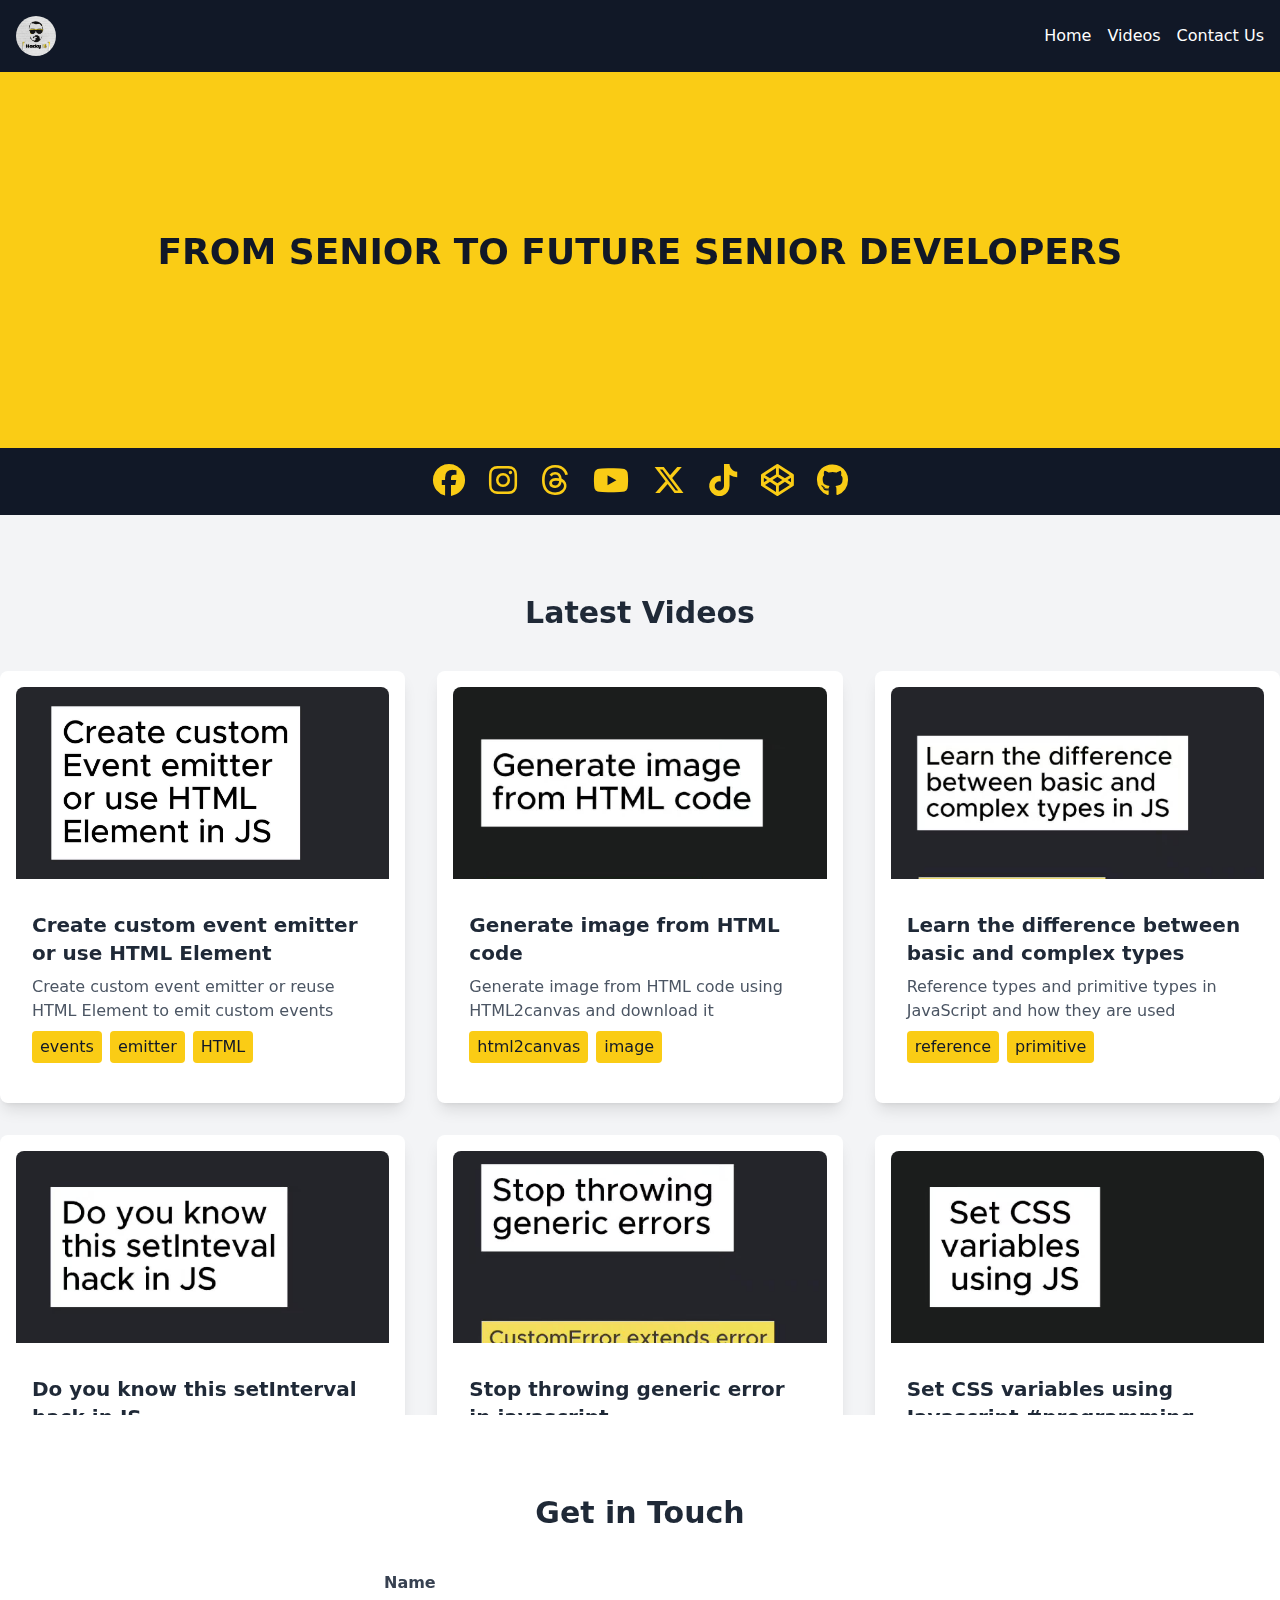
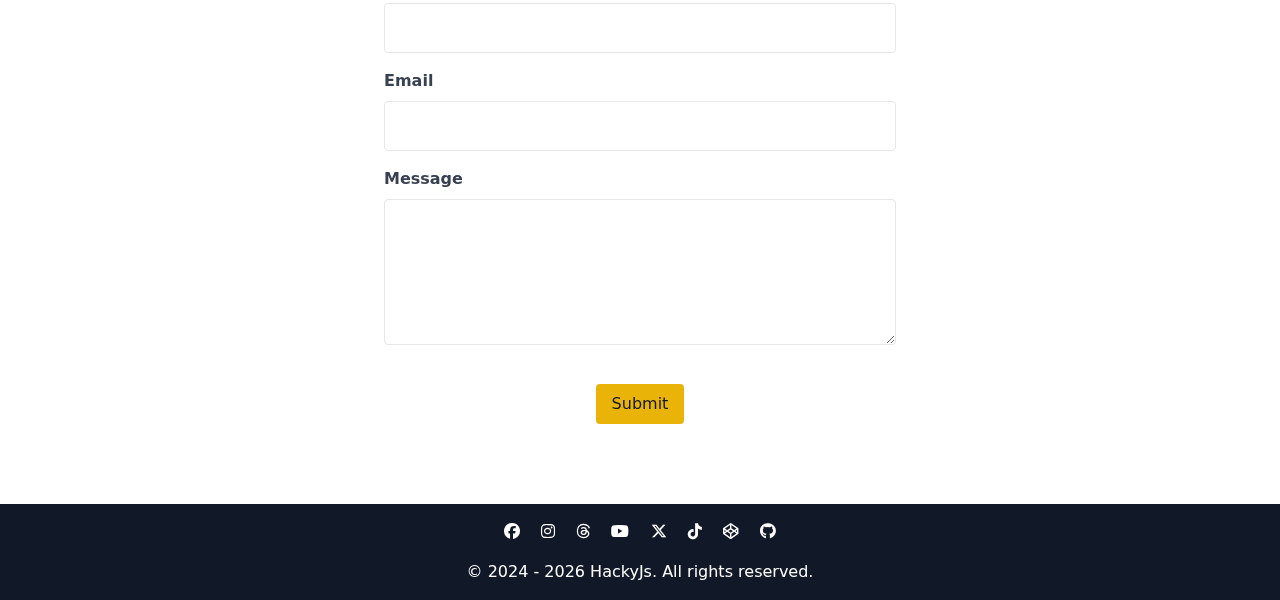
==== index.html @ a503f29d "initial commit" ====
<!DOCTYPE html>
<html lang="en">

<head>
    <meta charset="UTF-8">
    <meta name="viewport" content="width=device-width, initial-scale=1.0">
    <title>Hacky JS</title>
    <link href="https://cdnjs.cloudflare.com/ajax/libs/font-awesome/6.6.0/css/all.min.css" rel="stylesheet">
    <link rel="stylesheet" href="/styles.css">
    <style>
        .video-card {
            position: relative;
            flex-direction: column;
        }

        .video-card .overlay {
            position: absolute;
            top: 0;
            left: 0;
            right: 0;
            bottom: 0;
            background: rgba(0, 0, 0, 0.7);
            display: none;
            justify-content: center;
            align-items: center;
            flex-wrap: wrap;
        }

        .video-card:hover .overlay {
            display: flex;
        }

        .video-card .overlay a {
            margin: 5px;
        }
    </style>
</head>

<body class="text-gray-800">
    <!-- Header -->
    <header class="bg-gray-900 text-white p-4 flex justify-between items-center sticky top-0 z-40">
        <div class="text-2xl font-bold">
            <img src="/images/logo.jpeg" alt="logo" class="h-10 w-10 rounded-full">
        </div>
        <nav>
            <ul class="flex space-x-4">
                <li><a href="#hero" class="hover:text-yellow-500">Home</a></li>
                <li><a href="#videos" class="hover:text-yellow-500">Videos</a></li>
                <li><a href="#contact" class="hover:text-yellow-500">Contact Us</a></li>
            </ul>
        </nav>
    </header>

    <!-- Hero Section -->
    <section id="hero" class="text-center py-40 bg-yellow-400 text-gray-900 px-4">
        <h1 class="text-4xl font-bold mb-4 uppercase">From senior to future senior developers</h1>
    </section>
    <div class="flex justify-center flex-wrap w-full bg-gray-900 text-yellow-400 gap-6 py-4 px-4">
        <a href="https://www.facebook.com/hackyjs" class="text-yellow-400 hover:text-yellow-700"><i
                class="fab fa-facebook fa-2x"></i></a>
        <a href="https://www.instagram.com/hacky.js" class="text-yellow-400 hover:text-yellow-700"><i
                class="fab fa-instagram fa-2x"></i></a>
        <a href="https://www.threads.net/@hacky.js" class="text-yellow-400 hover:text-yellow-700"><i
                class="fab fa-threads fa-2x"></i></a>
        <a href="https://www.youtube.com/@HackyJS" class="text-yellow-400 hover:text-yellow-700"><i
                class="fab fa-youtube fa-2x"></i></a>
        <a href="https://x.com/pr0h0_me" class="text-yellow-400 hover:text-yellow-700"><i
                class="fab fa-x-twitter fa-2x"></i></a>
        <a href="https://www.tiktok.com/@hacky.js" class="text-yellow-400 hover:text-yellow-700"><i
                class="fab fa-tiktok fa-2x"></i></a>
        <a href="https://codepen.io/pr0h0" class="text-yellow-400 hover:text-yellow-700"><i
                class="fab fa-codepen fa-2x"></i></a>
        <a href="https://github.com/pr0h0" class="text-yellow-400 hover:text-yellow-700"><i
                class="fab fa-github fa-2x"></i></a>
    </div>

    <!-- Videos Section -->
    <section id="videos" class="py-20 bg-gray-100 max-h-screen overflow-auto">
        <div class="container mx-auto">
            <h2 class="text-3xl font-bold text-center mb-10">Latest Videos</h2>
            <div id="video-container" class="grid grid-cols-1 md:grid-cols-2 lg:grid-cols-3 gap-8">
                <!-- Video cards will be generated here by JavaScript -->
            </div>
        </div>
    </section>

    <!-- Contact Form -->
    <section id="contact" class="py-20 bg-white px-4">
        <div class="container mx-auto">
            <h2 class="text-3xl font-bold text-center mb-10">Get in Touch</h2>
            <form class="max-w-lg mx-auto" action="https://api.web3forms.com/submit" method="post">
                <!-- Replace with your Access Key -->
                <input type="hidden" name="access_key" value="463c160f-4a97-4abb-a35d-fd82a397bbed">
                <input type="hidden" name="subject" value="New Submission from hackyjs.com">
                <input type="hidden" name="from_name" value="Hacky JS">


                <div class="mb-4">
                    <label for="name" class="block text-gray-700 font-bold mb-2">Name</label>
                    <input type="text" id="name" name="name" class="w-full p-3 border rounded" required>
                </div>
                <div class="mb-4">
                    <label for="email" class="block text-gray-700 font-bold mb-2">Email</label>
                    <input type="email" id="email" name="email" class="w-full p-3 border rounded" required>
                </div>
                <div class="mb-4">
                    <label for="message" class="block text-gray-700 font-bold mb-2">Message</label>
                    <textarea id="message" name="message" class="w-full p-3 border rounded" rows="5"
                        required></textarea>
                </div>
                <!-- Honeypot Spam Protection -->
                <input type="checkbox" name="botcheck" class="hidden" style="display: none;">

                <div class="h-captcha flex justify-center mb-4" data-captcha="true"></div>

                <div class="text-center">
                    <button type="submit" class="bg-yellow-500 text-gray-900 py-2 px-4 rounded">Submit</button>
                </div>
            </form>
        </div>
    </section>

    <!-- Footer -->
    <footer class="bg-gray-900 text-white py-4">
        <div class="container mx-auto text-center">
            <div class="mb-4">
                <a href="https://www.facebook.com/hackyjs" class="text-white mx-2"><i class="fab fa-facebook"></i></a>
                <a href="https://www.instagram.com/hacky.js" class="text-white mx-2"><i
                        class="fab fa-instagram"></i></a>
                <a href="https://www.threads.net/@hacky.js" class="text-white mx-2"><i class="fab fa-threads"></i></a>
                <a href="https://www.youtube.com/@HackyJS" class="text-white mx-2"><i class="fab fa-youtube"></i></a>
                <a href="https://x.com/pr0h0_me" class="text-white mx-2"><i class="fab fa-x-twitter"></i></a>
                <a href="https://www.tiktok.com/@hacky.js" class="text-white mx-2"><i class="fab fa-tiktok"></i></a>
                <a href="https://codepen.io/pr0h0" class="text-white mx-2"><i class="fab fa-codepen"></i></a>
                <a href="https://github.com/pr0h0" class="text-white mx-2"><i class="fab fa-github"></i></a>
            </div>
            <p>&copy; <span id="year"></span> HackyJs. All rights reserved.</p>
        </div>
    </footer>
    <script>
        {
            const yearSpan = document.getElementById('year');
            const year = new Date().getFullYear();
            if (year !== 2024) {
                yearSpan.textContent = `2024 - ${year}`;
            } else {
                yearSpan.textContent = year;
            }
        }

        {
            document.querySelectorAll('a[href^="#"]').forEach(anchor => {
                anchor.addEventListener('click', function (e) {
                    e.preventDefault();

                    document.querySelector(this.getAttribute('href'))?.scrollIntoView({
                        behavior: 'smooth',
                        block: 'start',
                        inline: 'nearest'
                    });
                });
            });
        }
    </script>
    <script src="/main.js"></script>
    <script src="https://web3forms.com/client/script.js" async defer></script>
</body>

</html>
---- styles.css ----
/*
! tailwindcss v3.4.6 | MIT License | https://tailwindcss.com
*/
/*
1. Prevent padding and border from affecting element width. (https://github.com/mozdevs/cssremedy/issues/4)
2. Allow adding a border to an element by just adding a border-width. (https://github.com/tailwindcss/tailwindcss/pull/116)
*/
*,
::before,
::after {
  box-sizing: border-box;
  /* 1 */
  border-width: 0;
  /* 2 */
  border-style: solid;
  /* 2 */
  border-color: #e5e7eb;
  /* 2 */
}
::before,
::after {
  --tw-content: '';
}
/*
1. Use a consistent sensible line-height in all browsers.
2. Prevent adjustments of font size after orientation changes in iOS.
3. Use a more readable tab size.
4. Use the user's configured `sans` font-family by default.
5. Use the user's configured `sans` font-feature-settings by default.
6. Use the user's configured `sans` font-variation-settings by default.
7. Disable tap highlights on iOS
*/
html,
:host {
  line-height: 1.5;
  /* 1 */
  -webkit-text-size-adjust: 100%;
  /* 2 */
  -moz-tab-size: 4;
  /* 3 */
  tab-size: 4;
  /* 3 */
  font-family: ui-sans-serif, system-ui, sans-serif, "Apple Color Emoji", "Segoe UI Emoji", "Segoe UI Symbol", "Noto Color Emoji";
  /* 4 */
  font-feature-settings: normal;
  /* 5 */
  font-variation-settings: normal;
  /* 6 */
  -webkit-tap-highlight-color: transparent;
  /* 7 */
}
/*
1. Remove the margin in all browsers.
2. Inherit line-height from `html` so users can set them as a class directly on the `html` element.
*/
body {
  margin: 0;
  /* 1 */
  line-height: inherit;
  /* 2 */
}
/*
1. Add the correct height in Firefox.
2. Correct the inheritance of border color in Firefox. (https://bugzilla.mozilla.org/show_bug.cgi?id=190655)
3. Ensure horizontal rules are visible by default.
*/
hr {
  height: 0;
  /* 1 */
  color: inherit;
  /* 2 */
  border-top-width: 1px;
  /* 3 */
}
/*
Add the correct text decoration in Chrome, Edge, and Safari.
*/
abbr:where([title]) {
  text-decoration: underline dotted;
}
/*
Remove the default font size and weight for headings.
*/
h1,
h2,
h3,
h4,
h5,
h6 {
  font-size: inherit;
  font-weight: inherit;
}
/*
Reset links to optimize for opt-in styling instead of opt-out.
*/
a {
  color: inherit;
  text-decoration: inherit;
}
/*
Add the correct font weight in Edge and Safari.
*/
b,
strong {
  font-weight: bolder;
}
/*
1. Use the user's configured `mono` font-family by default.
2. Use the user's configured `mono` font-feature-settings by default.
3. Use the user's configured `mono` font-variation-settings by default.
4. Correct the odd `em` font sizing in all browsers.
*/
code,
kbd,
samp,
pre {
  font-family: ui-monospace, SFMono-Regular, Menlo, Monaco, Consolas, "Liberation Mono", "Courier New", monospace;
  /* 1 */
  font-feature-settings: normal;
  /* 2 */
  font-variation-settings: normal;
  /* 3 */
  font-size: 1em;
  /* 4 */
}
/*
Add the correct font size in all browsers.
*/
small {
  font-size: 80%;
}
/*
Prevent `sub` and `sup` elements from affecting the line height in all browsers.
*/
sub,
sup {
  font-size: 75%;
  line-height: 0;
  position: relative;
  vertical-align: baseline;
}
sub {
  bottom: -0.25em;
}
sup {
  top: -0.5em;
}
/*
1. Remove text indentation from table contents in Chrome and Safari. (https://bugs.chromium.org/p/chromium/issues/detail?id=999088, https://bugs.webkit.org/show_bug.cgi?id=201297)
2. Correct table border color inheritance in all Chrome and Safari. (https://bugs.chromium.org/p/chromium/issues/detail?id=935729, https://bugs.webkit.org/show_bug.cgi?id=195016)
3. Remove gaps between table borders by default.
*/
table {
  text-indent: 0;
  /* 1 */
  border-color: inherit;
  /* 2 */
  border-collapse: collapse;
  /* 3 */
}
/*
1. Change the font styles in all browsers.
2. Remove the margin in Firefox and Safari.
3. Remove default padding in all browsers.
*/
button,
input,
optgroup,
select,
textarea {
  font-family: inherit;
  /* 1 */
  font-feature-settings: inherit;
  /* 1 */
  font-variation-settings: inherit;
  /* 1 */
  font-size: 100%;
  /* 1 */
  font-weight: inherit;
  /* 1 */
  line-height: inherit;
  /* 1 */
  letter-spacing: inherit;
  /* 1 */
  color: inherit;
  /* 1 */
  margin: 0;
  /* 2 */
  padding: 0;
  /* 3 */
}
/*
Remove the inheritance of text transform in Edge and Firefox.
*/
button,
select {
  text-transform: none;
}
/*
1. Correct the inability to style clickable types in iOS and Safari.
2. Remove default button styles.
*/
button,
input:where([type='button']),
input:where([type='reset']),
input:where([type='submit']) {
  -webkit-appearance: button;
  /* 1 */
  background-color: transparent;
  /* 2 */
  background-image: none;
  /* 2 */
}
/*
Use the modern Firefox focus style for all focusable elements.
*/
:-moz-focusring {
  outline: auto;
}
/*
Remove the additional `:invalid` styles in Firefox. (https://github.com/mozilla/gecko-dev/blob/2f9eacd9d3d995c937b4251a5557d95d494c9be1/layout/style/res/forms.css#L728-L737)
*/
:-moz-ui-invalid {
  box-shadow: none;
}
/*
Add the correct vertical alignment in Chrome and Firefox.
*/
progress {
  vertical-align: baseline;
}
/*
Correct the cursor style of increment and decrement buttons in Safari.
*/
::-webkit-inner-spin-button,
::-webkit-outer-spin-button {
  height: auto;
}
/*
1. Correct the odd appearance in Chrome and Safari.
2. Correct the outline style in Safari.
*/
[type='search'] {
  -webkit-appearance: textfield;
  /* 1 */
  outline-offset: -2px;
  /* 2 */
}
/*
Remove the inner padding in Chrome and Safari on macOS.
*/
::-webkit-search-decoration {
  -webkit-appearance: none;
}
/*
1. Correct the inability to style clickable types in iOS and Safari.
2. Change font properties to `inherit` in Safari.
*/
::-webkit-file-upload-button {
  -webkit-appearance: button;
  /* 1 */
  font: inherit;
  /* 2 */
}
/*
Add the correct display in Chrome and Safari.
*/
summary {
  display: list-item;
}
/*
Removes the default spacing and border for appropriate elements.
*/
blockquote,
dl,
dd,
h1,
h2,
h3,
h4,
h5,
h6,
hr,
figure,
p,
pre {
  margin: 0;
}
fieldset {
  margin: 0;
  padding: 0;
}
legend {
  padding: 0;
}
ol,
ul,
menu {
  list-style: none;
  margin: 0;
  padding: 0;
}
/*
Reset default styling for dialogs.
*/
dialog {
  padding: 0;
}
/*
Prevent resizing textareas horizontally by default.
*/
textarea {
  resize: vertical;
}
/*
1. Reset the default placeholder opacity in Firefox. (https://github.com/tailwindlabs/tailwindcss/issues/3300)
2. Set the default placeholder color to the user's configured gray 400 color.
*/
input::placeholder,
textarea::placeholder {
  opacity: 1;
  /* 1 */
  color: #9ca3af;
  /* 2 */
}
/*
Set the default cursor for buttons.
*/
button,
[role="button"] {
  cursor: pointer;
}
/*
Make sure disabled buttons don't get the pointer cursor.
*/
:disabled {
  cursor: default;
}
/*
1. Make replaced elements `display: block` by default. (https://github.com/mozdevs/cssremedy/issues/14)
2. Add `vertical-align: middle` to align replaced elements more sensibly by default. (https://github.com/jensimmons/cssremedy/issues/14#issuecomment-634934210)
   This can trigger a poorly considered lint error in some tools but is included by design.
*/
img,
svg,
video,
canvas,
audio,
iframe,
embed,
object {
  display: block;
  /* 1 */
  vertical-align: middle;
  /* 2 */
}
/*
Constrain images and videos to the parent width and preserve their intrinsic aspect ratio. (https://github.com/mozdevs/cssremedy/issues/14)
*/
img,
video {
  max-width: 100%;
  height: auto;
}
/* Make elements with the HTML hidden attribute stay hidden by default */
[hidden] {
  display: none;
}
*, ::before, ::after {
  --tw-border-spacing-x: 0;
  --tw-border-spacing-y: 0;
  --tw-translate-x: 0;
  --tw-translate-y: 0;
  --tw-rotate: 0;
  --tw-skew-x: 0;
  --tw-skew-y: 0;
  --tw-scale-x: 1;
  --tw-scale-y: 1;
  --tw-pan-x: ;
  --tw-pan-y: ;
  --tw-pinch-zoom: ;
  --tw-scroll-snap-strictness: proximity;
  --tw-gradient-from-position: ;
  --tw-gradient-via-position: ;
  --tw-gradient-to-position: ;
  --tw-ordinal: ;
  --tw-slashed-zero: ;
  --tw-numeric-figure: ;
  --tw-numeric-spacing: ;
  --tw-numeric-fraction: ;
  --tw-ring-inset: ;
  --tw-ring-offset-width: 0px;
  --tw-ring-offset-color: #fff;
  --tw-ring-color: rgb(59 130 246 / 0.5);
  --tw-ring-offset-shadow: 0 0 #0000;
  --tw-ring-shadow: 0 0 #0000;
  --tw-shadow: 0 0 #0000;
  --tw-shadow-colored: 0 0 #0000;
  --tw-blur: ;
  --tw-brightness: ;
  --tw-contrast: ;
  --tw-grayscale: ;
  --tw-hue-rotate: ;
  --tw-invert: ;
  --tw-saturate: ;
  --tw-sepia: ;
  --tw-drop-shadow: ;
  --tw-backdrop-blur: ;
  --tw-backdrop-brightness: ;
  --tw-backdrop-contrast: ;
  --tw-backdrop-grayscale: ;
  --tw-backdrop-hue-rotate: ;
  --tw-backdrop-invert: ;
  --tw-backdrop-opacity: ;
  --tw-backdrop-saturate: ;
  --tw-backdrop-sepia: ;
  --tw-contain-size: ;
  --tw-contain-layout: ;
  --tw-contain-paint: ;
  --tw-contain-style: ;
}
::backdrop {
  --tw-border-spacing-x: 0;
  --tw-border-spacing-y: 0;
  --tw-translate-x: 0;
  --tw-translate-y: 0;
  --tw-rotate: 0;
  --tw-skew-x: 0;
  --tw-skew-y: 0;
  --tw-scale-x: 1;
  --tw-scale-y: 1;
  --tw-pan-x: ;
  --tw-pan-y: ;
  --tw-pinch-zoom: ;
  --tw-scroll-snap-strictness: proximity;
  --tw-gradient-from-position: ;
  --tw-gradient-via-position: ;
  --tw-gradient-to-position: ;
  --tw-ordinal: ;
  --tw-slashed-zero: ;
  --tw-numeric-figure: ;
  --tw-numeric-spacing: ;
  --tw-numeric-fraction: ;
  --tw-ring-inset: ;
  --tw-ring-offset-width: 0px;
  --tw-ring-offset-color: #fff;
  --tw-ring-color: rgb(59 130 246 / 0.5);
  --tw-ring-offset-shadow: 0 0 #0000;
  --tw-ring-shadow: 0 0 #0000;
  --tw-shadow: 0 0 #0000;
  --tw-shadow-colored: 0 0 #0000;
  --tw-blur: ;
  --tw-brightness: ;
  --tw-contrast: ;
  --tw-grayscale: ;
  --tw-hue-rotate: ;
  --tw-invert: ;
  --tw-saturate: ;
  --tw-sepia: ;
  --tw-drop-shadow: ;
  --tw-backdrop-blur: ;
  --tw-backdrop-brightness: ;
  --tw-backdrop-contrast: ;
  --tw-backdrop-grayscale: ;
  --tw-backdrop-hue-rotate: ;
  --tw-backdrop-invert: ;
  --tw-backdrop-opacity: ;
  --tw-backdrop-saturate: ;
  --tw-backdrop-sepia: ;
  --tw-contain-size: ;
  --tw-contain-layout: ;
  --tw-contain-paint: ;
  --tw-contain-style: ;
}
.container {
  width: 100%;
}
@media (min-width: 640px) {
  .container {
    max-width: 640px;
  }
}
@media (min-width: 768px) {
  .container {
    max-width: 768px;
  }
}
@media (min-width: 1024px) {
  .container {
    max-width: 1024px;
  }
}
@media (min-width: 1280px) {
  .container {
    max-width: 1280px;
  }
}
@media (min-width: 1536px) {
  .container {
    max-width: 1536px;
  }
}
.absolute {
  position: absolute;
}
.relative {
  position: relative;
}
.sticky {
  position: sticky;
}
.top-0 {
  top: 0px;
}
.z-40 {
  z-index: 40;
}
.mx-2 {
  margin-left: 0.5rem;
  margin-right: 0.5rem;
}
.mx-auto {
  margin-left: auto;
  margin-right: auto;
}
.mb-10 {
  margin-bottom: 2.5rem;
}
.mb-2 {
  margin-bottom: 0.5rem;
}
.mb-4 {
  margin-bottom: 1rem;
}
.mr-2 {
  margin-right: 0.5rem;
}
.mt-2 {
  margin-top: 0.5rem;
}
.mt-4 {
  margin-top: 1rem;
}
.block {
  display: block;
}
.inline {
  display: inline;
}
.flex {
  display: flex;
}
.grid {
  display: grid;
}
.h-10 {
  height: 2.5rem;
}
.h-48 {
  height: 12rem;
}
.max-h-screen {
  max-height: 100vh;
}
.w-10 {
  width: 2.5rem;
}
.w-full {
  width: 100%;
}
.max-w-lg {
  max-width: 32rem;
}
.grid-cols-1 {
  grid-template-columns: repeat(1, minmax(0, 1fr));
}
.grid-cols-2 {
  grid-template-columns: repeat(2, minmax(0, 1fr));
}
.grid-cols-3 {
  grid-template-columns: repeat(3, minmax(0, 1fr));
}
.flex-col {
  flex-direction: column;
}
.flex-wrap {
  flex-wrap: wrap;
}
.content-center {
  align-content: center;
}
.items-center {
  align-items: center;
}
.justify-center {
  justify-content: center;
}
.justify-between {
  justify-content: space-between;
}
.gap-4 {
  gap: 1rem;
}
.gap-6 {
  gap: 1.5rem;
}
.gap-8 {
  gap: 2rem;
}
.space-x-4 > :not([hidden]) ~ :not([hidden]) {
  --tw-space-x-reverse: 0;
  margin-right: calc(1rem * var(--tw-space-x-reverse));
  margin-left: calc(1rem * calc(1 - var(--tw-space-x-reverse)));
}
.overflow-auto {
  overflow: auto;
}
.rounded {
  border-radius: 0.25rem;
}
.rounded-full {
  border-radius: 9999px;
}
.rounded-lg {
  border-radius: 0.5rem;
}
.rounded-t-lg {
  border-top-left-radius: 0.5rem;
  border-top-right-radius: 0.5rem;
}
.border {
  border-width: 1px;
}
.bg-gray-100 {
  --tw-bg-opacity: 1;
  background-color: rgb(243 244 246 / var(--tw-bg-opacity));
}
.bg-gray-900 {
  --tw-bg-opacity: 1;
  background-color: rgb(17 24 39 / var(--tw-bg-opacity));
}
.bg-white {
  --tw-bg-opacity: 1;
  background-color: rgb(255 255 255 / var(--tw-bg-opacity));
}
.bg-yellow-400 {
  --tw-bg-opacity: 1;
  background-color: rgb(250 204 21 / var(--tw-bg-opacity));
}
.bg-yellow-500 {
  --tw-bg-opacity: 1;
  background-color: rgb(234 179 8 / var(--tw-bg-opacity));
}
.object-cover {
  object-fit: cover;
}
.p-3 {
  padding: 0.75rem;
}
.p-4 {
  padding: 1rem;
}
.px-2 {
  padding-left: 0.5rem;
  padding-right: 0.5rem;
}
.px-4 {
  padding-left: 1rem;
  padding-right: 1rem;
}
.py-1 {
  padding-top: 0.25rem;
  padding-bottom: 0.25rem;
}
.py-2 {
  padding-top: 0.5rem;
  padding-bottom: 0.5rem;
}
.py-20 {
  padding-top: 5rem;
  padding-bottom: 5rem;
}
.py-4 {
  padding-top: 1rem;
  padding-bottom: 1rem;
}
.py-40 {
  padding-top: 10rem;
  padding-bottom: 10rem;
}
.text-center {
  text-align: center;
}
.text-2xl {
  font-size: 1.5rem;
  line-height: 2rem;
}
.text-3xl {
  font-size: 1.875rem;
  line-height: 2.25rem;
}
.text-4xl {
  font-size: 2.25rem;
  line-height: 2.5rem;
}
.text-xl {
  font-size: 1.25rem;
  line-height: 1.75rem;
}
.font-bold {
  font-weight: 700;
}
.font-semibold {
  font-weight: 600;
}
.uppercase {
  text-transform: uppercase;
}
.text-gray-600 {
  --tw-text-opacity: 1;
  color: rgb(75 85 99 / var(--tw-text-opacity));
}
.text-gray-700 {
  --tw-text-opacity: 1;
  color: rgb(55 65 81 / var(--tw-text-opacity));
}
.text-gray-800 {
  --tw-text-opacity: 1;
  color: rgb(31 41 55 / var(--tw-text-opacity));
}
.text-gray-900 {
  --tw-text-opacity: 1;
  color: rgb(17 24 39 / var(--tw-text-opacity));
}
.text-white {
  --tw-text-opacity: 1;
  color: rgb(255 255 255 / var(--tw-text-opacity));
}
.text-yellow-400 {
  --tw-text-opacity: 1;
  color: rgb(250 204 21 / var(--tw-text-opacity));
}
.text-yellow-500 {
  --tw-text-opacity: 1;
  color: rgb(234 179 8 / var(--tw-text-opacity));
}
.text-yellow-700 {
  --tw-text-opacity: 1;
  color: rgb(161 98 7 / var(--tw-text-opacity));
}
.shadow-lg {
  --tw-shadow: 0 10px 15px -3px rgb(0 0 0 / 0.1), 0 4px 6px -4px rgb(0 0 0 / 0.1);
  --tw-shadow-colored: 0 10px 15px -3px var(--tw-shadow-color), 0 4px 6px -4px var(--tw-shadow-color);
  box-shadow: var(--tw-ring-offset-shadow, 0 0 #0000), var(--tw-ring-shadow, 0 0 #0000), var(--tw-shadow);
}
.hover\:text-yellow-500:hover {
  --tw-text-opacity: 1;
  color: rgb(234 179 8 / var(--tw-text-opacity));
}
.hover\:text-yellow-700:hover {
  --tw-text-opacity: 1;
  color: rgb(161 98 7 / var(--tw-text-opacity));
}
@media (min-width: 768px) {
  .md\:grid-cols-2 {
    grid-template-columns: repeat(2, minmax(0, 1fr));
  }
}
@media (min-width: 1024px) {
  .lg\:grid-cols-3 {
    grid-template-columns: repeat(3, minmax(0, 1fr));
  }
}
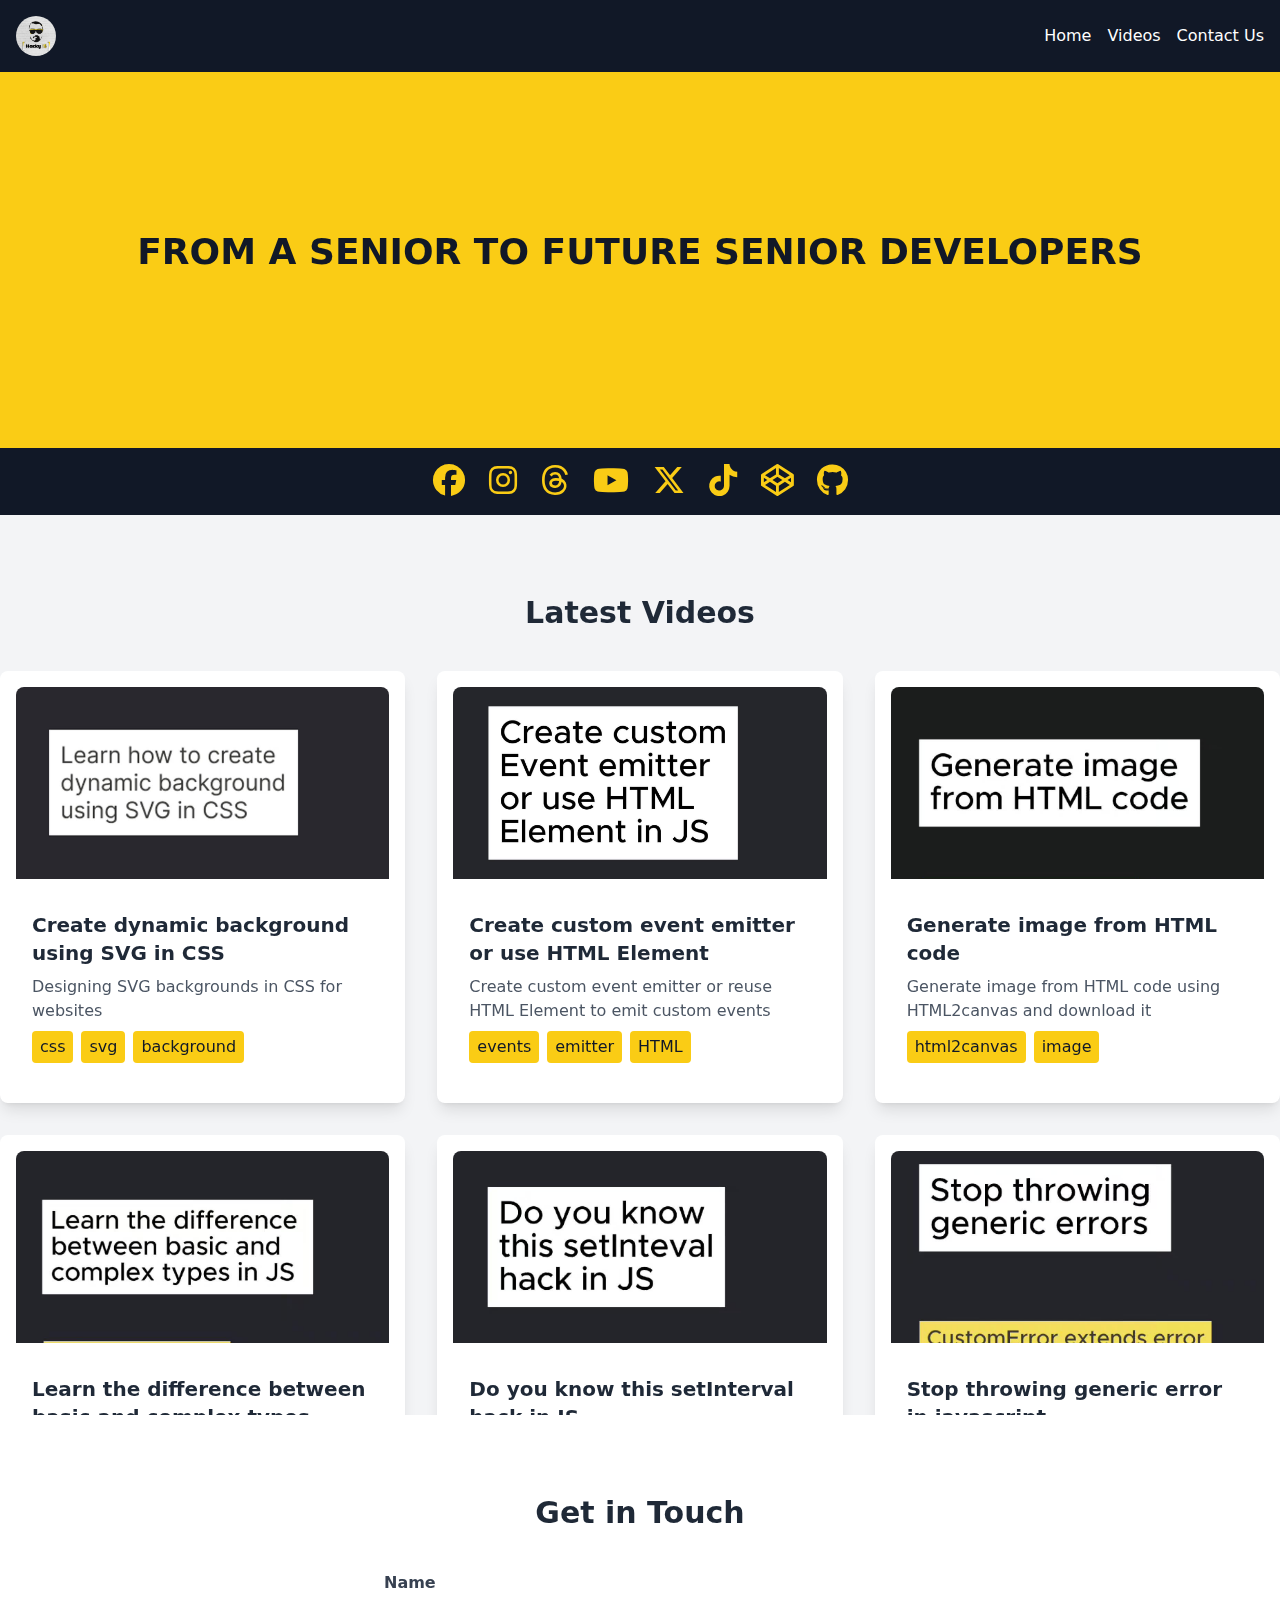
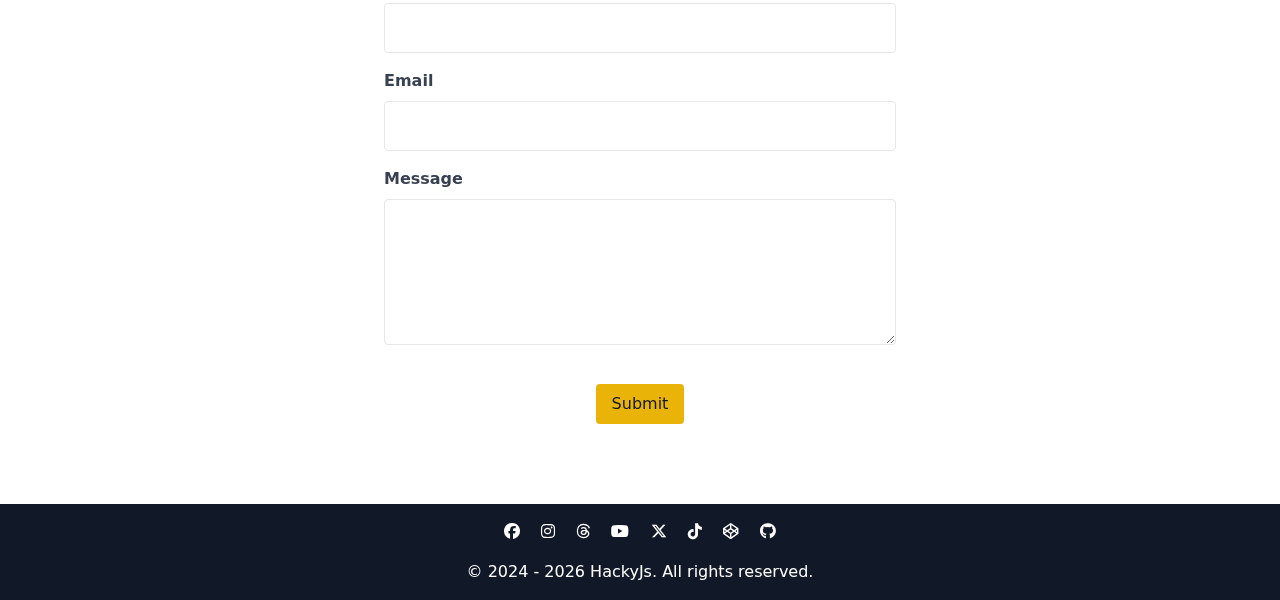
==== commit 59ae0669: "new video svg in css" ====
--- a/index.html
+++ b/index.html
@@ -1,169 +1,182 @@
-<!DOCTYPE html>
+<!doctype html>
 <html lang="en">
 
 <head>
-    <meta charset="UTF-8">
-    <meta name="viewport" content="width=device-width, initial-scale=1.0">
-    <title>Hacky JS</title>
-    <link href="https://cdnjs.cloudflare.com/ajax/libs/font-awesome/6.6.0/css/all.min.css" rel="stylesheet">
-    <link rel="stylesheet" href="/styles.css">
-    <style>
-        .video-card {
-            position: relative;
-            flex-direction: column;
-        }
+  <meta charset="UTF-8" />
+  <meta name="viewport" content="width=device-width, initial-scale=1.0" />
+  <title>Hacky JS</title>
+  <link rel="icon" href="/favicon.ico" type="image/x-icon" />
+  <link href="https://cdnjs.cloudflare.com/ajax/libs/font-awesome/6.6.0/css/all.min.css" rel="stylesheet" />
+  <link rel="stylesheet" href="/styles.css" />
+  <style>
+    .video-card {
+      position: relative;
+      flex-direction: column;
+    }
 
-        .video-card .overlay {
-            position: absolute;
-            top: 0;
-            left: 0;
-            right: 0;
-            bottom: 0;
-            background: rgba(0, 0, 0, 0.7);
-            display: none;
-            justify-content: center;
-            align-items: center;
-            flex-wrap: wrap;
-        }
+    .video-card .overlay {
+      position: absolute;
+      top: 0;
+      left: 0;
+      right: 0;
+      bottom: 0;
+      background: rgba(0, 0, 0, 0.7);
+      display: none;
+      justify-content: center;
+      align-items: center;
+      flex-wrap: wrap;
+    }
 
-        .video-card:hover .overlay {
-            display: flex;
-        }
+    .video-card:hover .overlay {
+      display: flex;
+    }
 
-        .video-card .overlay a {
-            margin: 5px;
-        }
-    </style>
+    .video-card .overlay a {
+      margin: 5px;
+    }
+  </style>
 </head>
 
 <body class="text-gray-800">
-    <!-- Header -->
-    <header class="bg-gray-900 text-white p-4 flex justify-between items-center sticky top-0 z-40">
-        <div class="text-2xl font-bold">
-            <img src="/images/logo.jpeg" alt="logo" class="h-10 w-10 rounded-full">
+  <!-- Header -->
+  <header class="bg-gray-900 text-white p-4 flex justify-between items-center sticky top-0 z-40">
+    <div class="text-2xl font-bold">
+      <img src="/images/logo.jpeg" alt="logo" class="h-10 w-10 rounded-full" />
+    </div>
+    <nav>
+      <ul class="flex space-x-4">
+        <li><a href="#hero" class="hover:text-yellow-500">Home</a></li>
+        <li><a href="#videos" class="hover:text-yellow-500">Videos</a></li>
+        <li>
+          <a href="#contact" class="hover:text-yellow-500">Contact Us</a>
+        </li>
+      </ul>
+    </nav>
+  </header>
+
+  <!-- Hero Section -->
+  <section id="hero" class="text-center py-40 bg-yellow-400 text-gray-900 px-4">
+    <h1 class="text-4xl font-bold mb-4 uppercase">
+      From a senior to future senior developers
+    </h1>
+  </section>
+  <div class="flex justify-center w-full bg-gray-900 text-yellow-400 gap-6 py-4 px-4 flex-col md:flex-row">
+    <div class="flex gap-6 justify-center">
+      <a target="_blank" href="https://www.facebook.com/hackyjs" class="text-yellow-400 hover:text-yellow-700"><i
+          class="fab fa-facebook fa-2x"></i></a>
+      <a target="_blank" href="https://www.instagram.com/hacky.js" class="text-yellow-400 hover:text-yellow-700"><i
+          class="fab fa-instagram fa-2x"></i></a>
+      <a target="_blank" href="https://www.threads.net/@hacky.js" class="text-yellow-400 hover:text-yellow-700"><i
+          class="fab fa-threads fa-2x"></i></a>
+      <a target="_blank" href="https://www.youtube.com/@HackyJS" class="text-yellow-400 hover:text-yellow-700"><i
+          class="fab fa-youtube fa-2x"></i></a>
+    </div>
+    <div class="flex gap-6 justify-center">
+      <a target="_blank" href="https://x.com/pr0h0_me" class="text-yellow-400 hover:text-yellow-700"><i
+          class="fab fa-x-twitter fa-2x"></i></a>
+      <a target="_blank" href="https://www.tiktok.com/@hacky.js" class="text-yellow-400 hover:text-yellow-700"><i
+          class="fab fa-tiktok fa-2x"></i></a>
+      <a target="_blank" href="https://codepen.io/pr0h0" class="text-yellow-400 hover:text-yellow-700"><i
+          class="fab fa-codepen fa-2x"></i></a>
+      <a target="_blank" href="https://github.com/pr0h0" class="text-yellow-400 hover:text-yellow-700"><i
+          class="fab fa-github fa-2x"></i></a>
+    </div>
+  </div>
+
+  <!-- Videos Section -->
+  <section id="videos" class="py-20 bg-gray-100 max-h-screen overflow-auto">
+    <div class="container mx-auto">
+      <h2 class="text-3xl font-bold text-center mb-10">Latest Videos</h2>
+      <div id="video-container" class="grid grid-cols-1 md:grid-cols-2 lg:grid-cols-3 gap-8">
+        <!-- Video cards will be generated here by JavaScript -->
+      </div>
+    </div>
+  </section>
+
+  <!-- Contact Form -->
+  <section id="contact" class="py-20 bg-white px-4">
+    <div class="container mx-auto">
+      <h2 class="text-3xl font-bold text-center mb-10">Get in Touch</h2>
+      <form class="max-w-lg mx-auto" action="https://api.web3forms.com/submit" method="post">
+        <!-- Replace with your Access Key -->
+        <input type="hidden" name="access_key" value="463c160f-4a97-4abb-a35d-fd82a397bbed" />
+        <input type="hidden" name="subject" value="New Submission from hackyjs.com" />
+        <input type="hidden" name="from_name" value="Hacky JS" />
+
+        <div class="mb-4">
+          <label for="name" class="block text-gray-700 font-bold mb-2">Name</label>
+          <input type="text" id="name" name="name" class="w-full p-3 border rounded" required />
         </div>
-        <nav>
-            <ul class="flex space-x-4">
-                <li><a href="#hero" class="hover:text-yellow-500">Home</a></li>
-                <li><a href="#videos" class="hover:text-yellow-500">Videos</a></li>
-                <li><a href="#contact" class="hover:text-yellow-500">Contact Us</a></li>
-            </ul>
-        </nav>
-    </header>
+        <div class="mb-4">
+          <label for="email" class="block text-gray-700 font-bold mb-2">Email</label>
+          <input type="email" id="email" name="email" class="w-full p-3 border rounded" required />
+        </div>
+        <div class="mb-4">
+          <label for="message" class="block text-gray-700 font-bold mb-2">Message</label>
+          <textarea id="message" name="message" class="w-full p-3 border rounded" rows="5" required></textarea>
+        </div>
+        <!-- Honeypot Spam Protection -->
+        <input type="checkbox" name="botcheck" class="hidden" style="display: none" />
 
-    <!-- Hero Section -->
-    <section id="hero" class="text-center py-40 bg-yellow-400 text-gray-900 px-4">
-        <h1 class="text-4xl font-bold mb-4 uppercase">From senior to future senior developers</h1>
-    </section>
-    <div class="flex justify-center flex-wrap w-full bg-gray-900 text-yellow-400 gap-6 py-4 px-4">
-        <a href="https://www.facebook.com/hackyjs" class="text-yellow-400 hover:text-yellow-700"><i
-                class="fab fa-facebook fa-2x"></i></a>
-        <a href="https://www.instagram.com/hacky.js" class="text-yellow-400 hover:text-yellow-700"><i
-                class="fab fa-instagram fa-2x"></i></a>
-        <a href="https://www.threads.net/@hacky.js" class="text-yellow-400 hover:text-yellow-700"><i
-                class="fab fa-threads fa-2x"></i></a>
-        <a href="https://www.youtube.com/@HackyJS" class="text-yellow-400 hover:text-yellow-700"><i
-                class="fab fa-youtube fa-2x"></i></a>
-        <a href="https://x.com/pr0h0_me" class="text-yellow-400 hover:text-yellow-700"><i
-                class="fab fa-x-twitter fa-2x"></i></a>
-        <a href="https://www.tiktok.com/@hacky.js" class="text-yellow-400 hover:text-yellow-700"><i
-                class="fab fa-tiktok fa-2x"></i></a>
-        <a href="https://codepen.io/pr0h0" class="text-yellow-400 hover:text-yellow-700"><i
-                class="fab fa-codepen fa-2x"></i></a>
-        <a href="https://github.com/pr0h0" class="text-yellow-400 hover:text-yellow-700"><i
-                class="fab fa-github fa-2x"></i></a>
+        <div class="h-captcha flex justify-center mb-4" data-captcha="true"></div>
+
+        <div class="text-center">
+          <button type="submit" class="bg-yellow-500 text-gray-900 py-2 px-4 rounded">
+            Submit
+          </button>
+        </div>
+      </form>
     </div>
+  </section>
 
-    <!-- Videos Section -->
-    <section id="videos" class="py-20 bg-gray-100 max-h-screen overflow-auto">
-        <div class="container mx-auto">
-            <h2 class="text-3xl font-bold text-center mb-10">Latest Videos</h2>
-            <div id="video-container" class="grid grid-cols-1 md:grid-cols-2 lg:grid-cols-3 gap-8">
-                <!-- Video cards will be generated here by JavaScript -->
-            </div>
-        </div>
-    </section>
+  <!-- Footer -->
+  <footer class="bg-gray-900 text-white py-4">
+    <div class="container mx-auto text-center">
+      <div class="mb-4">
+        <a target="_blank" href="https://www.facebook.com/hackyjs" class="text-white mx-2"><i
+            class="fab fa-facebook"></i></a>
+        <a target="_blank" href="https://www.instagram.com/hacky.js" class="text-white mx-2"><i
+            class="fab fa-instagram"></i></a>
+        <a target="_blank" href="https://www.threads.net/@hacky.js" class="text-white mx-2"><i
+            class="fab fa-threads"></i></a>
+        <a target="_blank" href="https://www.youtube.com/@HackyJS" class="text-white mx-2"><i
+            class="fab fa-youtube"></i></a>
+        <a target="_blank" href="https://x.com/pr0h0_me" class="text-white mx-2"><i class="fab fa-x-twitter"></i></a>
+        <a target="_blank" href="https://www.tiktok.com/@hacky.js" class="text-white mx-2"><i
+            class="fab fa-tiktok"></i></a>
+        <a target="_blank" href="https://codepen.io/pr0h0" class="text-white mx-2"><i class="fab fa-codepen"></i></a>
+        <a target="_blank" href="https://github.com/pr0h0" class="text-white mx-2"><i class="fab fa-github"></i></a>
+      </div>
+      <p>&copy; <span id="year"></span> HackyJs. All rights reserved.</p>
+    </div>
+  </footer>
+  <script>
+    {
+      const yearSpan = document.getElementById("year");
+      const year = new Date().getFullYear();
+      if (year !== 2024) {
+        yearSpan.textContent = `2024 - ${year}`;
+      } else {
+        yearSpan.textContent = year;
+      }
+    }
 
-    <!-- Contact Form -->
-    <section id="contact" class="py-20 bg-white px-4">
-        <div class="container mx-auto">
-            <h2 class="text-3xl font-bold text-center mb-10">Get in Touch</h2>
-            <form class="max-w-lg mx-auto" action="https://api.web3forms.com/submit" method="post">
-                <!-- Replace with your Access Key -->
-                <input type="hidden" name="access_key" value="463c160f-4a97-4abb-a35d-fd82a397bbed">
-                <input type="hidden" name="subject" value="New Submission from hackyjs.com">
-                <input type="hidden" name="from_name" value="Hacky JS">
+    {
+      document.querySelectorAll('a[href^="#"]').forEach((anchor) => {
+        anchor.addEventListener("click", function (e) {
+          e.preventDefault();
 
-
-                <div class="mb-4">
-                    <label for="name" class="block text-gray-700 font-bold mb-2">Name</label>
-                    <input type="text" id="name" name="name" class="w-full p-3 border rounded" required>
-                </div>
-                <div class="mb-4">
-                    <label for="email" class="block text-gray-700 font-bold mb-2">Email</label>
-                    <input type="email" id="email" name="email" class="w-full p-3 border rounded" required>
-                </div>
-                <div class="mb-4">
-                    <label for="message" class="block text-gray-700 font-bold mb-2">Message</label>
-                    <textarea id="message" name="message" class="w-full p-3 border rounded" rows="5"
-                        required></textarea>
-                </div>
-                <!-- Honeypot Spam Protection -->
-                <input type="checkbox" name="botcheck" class="hidden" style="display: none;">
-
-                <div class="h-captcha flex justify-center mb-4" data-captcha="true"></div>
-
-                <div class="text-center">
-                    <button type="submit" class="bg-yellow-500 text-gray-900 py-2 px-4 rounded">Submit</button>
-                </div>
-            </form>
-        </div>
-    </section>
-
-    <!-- Footer -->
-    <footer class="bg-gray-900 text-white py-4">
-        <div class="container mx-auto text-center">
-            <div class="mb-4">
-                <a href="https://www.facebook.com/hackyjs" class="text-white mx-2"><i class="fab fa-facebook"></i></a>
-                <a href="https://www.instagram.com/hacky.js" class="text-white mx-2"><i
-                        class="fab fa-instagram"></i></a>
-                <a href="https://www.threads.net/@hacky.js" class="text-white mx-2"><i class="fab fa-threads"></i></a>
-                <a href="https://www.youtube.com/@HackyJS" class="text-white mx-2"><i class="fab fa-youtube"></i></a>
-                <a href="https://x.com/pr0h0_me" class="text-white mx-2"><i class="fab fa-x-twitter"></i></a>
-                <a href="https://www.tiktok.com/@hacky.js" class="text-white mx-2"><i class="fab fa-tiktok"></i></a>
-                <a href="https://codepen.io/pr0h0" class="text-white mx-2"><i class="fab fa-codepen"></i></a>
-                <a href="https://github.com/pr0h0" class="text-white mx-2"><i class="fab fa-github"></i></a>
-            </div>
-            <p>&copy; <span id="year"></span> HackyJs. All rights reserved.</p>
-        </div>
-    </footer>
-    <script>
-        {
-            const yearSpan = document.getElementById('year');
-            const year = new Date().getFullYear();
-            if (year !== 2024) {
-                yearSpan.textContent = `2024 - ${year}`;
-            } else {
-                yearSpan.textContent = year;
-            }
-        }
-
-        {
-            document.querySelectorAll('a[href^="#"]').forEach(anchor => {
-                anchor.addEventListener('click', function (e) {
-                    e.preventDefault();
-
-                    document.querySelector(this.getAttribute('href'))?.scrollIntoView({
-                        behavior: 'smooth',
-                        block: 'start',
-                        inline: 'nearest'
-                    });
-                });
-            });
-        }
-    </script>
-    <script src="/main.js"></script>
-    <script src="https://web3forms.com/client/script.js" async defer></script>
+          document.querySelector(this.getAttribute("href"))?.scrollIntoView({
+            behavior: "smooth",
+            block: "start",
+            inline: "nearest",
+          });
+        });
+      });
+    }
+  </script>
+  <script src="/main.js"></script>
+  <script src="https://web3forms.com/client/script.js" async defer></script>
 </body>
 
 </html>--- a/styles.css
+++ b/styles.css
@@ -19,7 +19,7 @@
 }
 ::before,
 ::after {
-  --tw-content: '';
+  --tw-content: "";
 }
 /*
 1. Use a consistent sensible line-height in all browsers.
@@ -40,7 +40,8 @@
   /* 3 */
   tab-size: 4;
   /* 3 */
-  font-family: ui-sans-serif, system-ui, sans-serif, "Apple Color Emoji", "Segoe UI Emoji", "Segoe UI Symbol", "Noto Color Emoji";
+  font-family: ui-sans-serif, system-ui, sans-serif, "Apple Color Emoji",
+    "Segoe UI Emoji", "Segoe UI Symbol", "Noto Color Emoji";
   /* 4 */
   font-feature-settings: normal;
   /* 5 */
@@ -114,7 +115,8 @@
 kbd,
 samp,
 pre {
-  font-family: ui-monospace, SFMono-Regular, Menlo, Monaco, Consolas, "Liberation Mono", "Courier New", monospace;
+  font-family: ui-monospace, SFMono-Regular, Menlo, Monaco, Consolas,
+    "Liberation Mono", "Courier New", monospace;
   /* 1 */
   font-feature-settings: normal;
   /* 2 */
@@ -201,9 +203,9 @@
 2. Remove default button styles.
 */
 button,
-input:where([type='button']),
-input:where([type='reset']),
-input:where([type='submit']) {
+input:where([type="button"]),
+input:where([type="reset"]),
+input:where([type="submit"]) {
   -webkit-appearance: button;
   /* 1 */
   background-color: transparent;
@@ -240,7 +242,7 @@
 1. Correct the odd appearance in Chrome and Safari.
 2. Correct the outline style in Safari.
 */
-[type='search'] {
+[type="search"] {
   -webkit-appearance: textfield;
   /* 1 */
   outline-offset: -2px;
@@ -366,7 +368,9 @@
 [hidden] {
   display: none;
 }
-*, ::before, ::after {
+*,
+::before,
+::after {
   --tw-border-spacing-x: 0;
   --tw-border-spacing-y: 0;
   --tw-translate-x: 0;
@@ -553,6 +557,9 @@
 .grid {
   display: grid;
 }
+.hidden {
+  display: none;
+}
 .h-10 {
   height: 2.5rem;
 }
@@ -579,6 +586,9 @@
 }
 .grid-cols-3 {
   grid-template-columns: repeat(3, minmax(0, 1fr));
+}
+.flex-row {
+  flex-direction: row;
 }
 .flex-col {
   flex-direction: column;
@@ -703,6 +713,10 @@
   font-size: 2.25rem;
   line-height: 2.5rem;
 }
+.text-base {
+  font-size: 1rem;
+  line-height: 1.5rem;
+}
 .text-xl {
   font-size: 1.25rem;
   line-height: 1.75rem;
@@ -749,9 +763,12 @@
   color: rgb(161 98 7 / var(--tw-text-opacity));
 }
 .shadow-lg {
-  --tw-shadow: 0 10px 15px -3px rgb(0 0 0 / 0.1), 0 4px 6px -4px rgb(0 0 0 / 0.1);
-  --tw-shadow-colored: 0 10px 15px -3px var(--tw-shadow-color), 0 4px 6px -4px var(--tw-shadow-color);
-  box-shadow: var(--tw-ring-offset-shadow, 0 0 #0000), var(--tw-ring-shadow, 0 0 #0000), var(--tw-shadow);
+  --tw-shadow: 0 10px 15px -3px rgb(0 0 0 / 0.1),
+    0 4px 6px -4px rgb(0 0 0 / 0.1);
+  --tw-shadow-colored: 0 10px 15px -3px var(--tw-shadow-color),
+    0 4px 6px -4px var(--tw-shadow-color);
+  box-shadow: var(--tw-ring-offset-shadow, 0 0 #0000),
+    var(--tw-ring-shadow, 0 0 #0000), var(--tw-shadow);
 }
 .hover\:text-yellow-500:hover {
   --tw-text-opacity: 1;
@@ -765,6 +782,9 @@
   .md\:grid-cols-2 {
     grid-template-columns: repeat(2, minmax(0, 1fr));
   }
+  .md\:flex-row {
+    flex-direction: row;
+  }
 }
 @media (min-width: 1024px) {
   .lg\:grid-cols-3 {
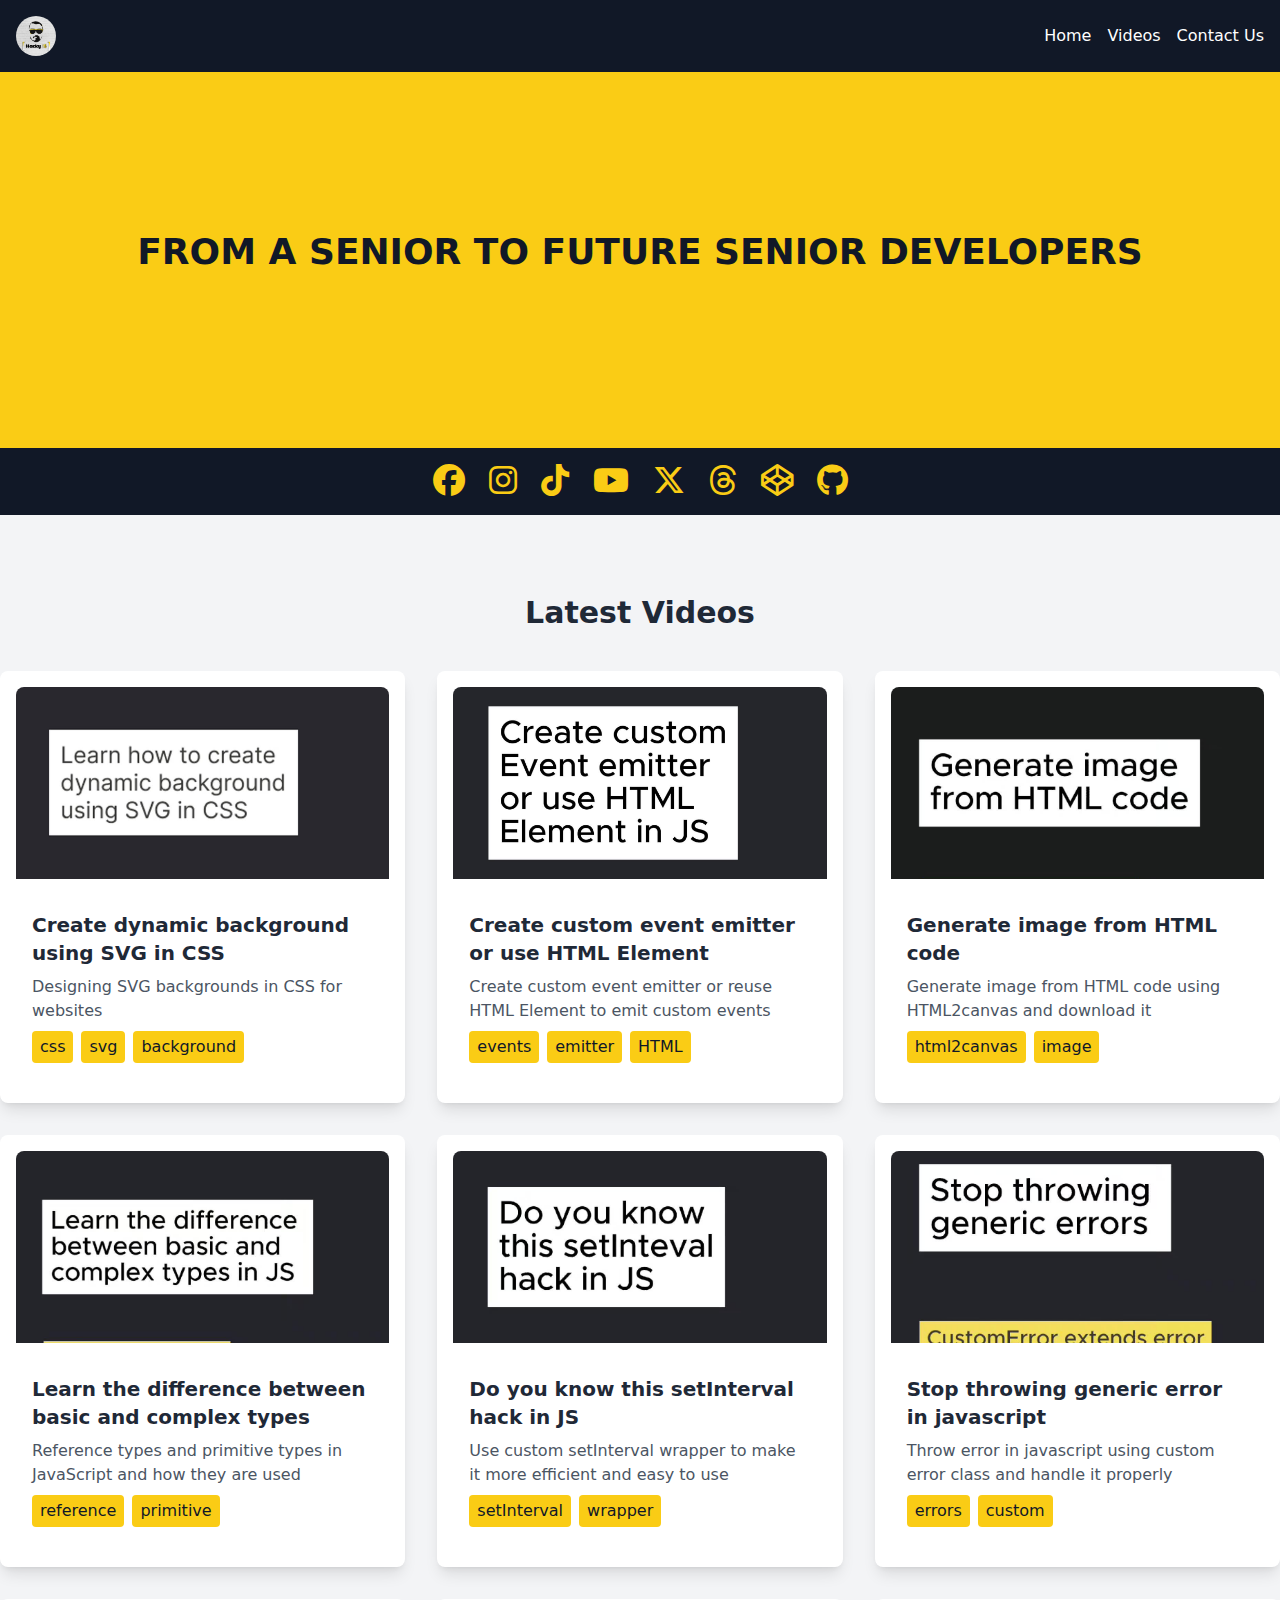
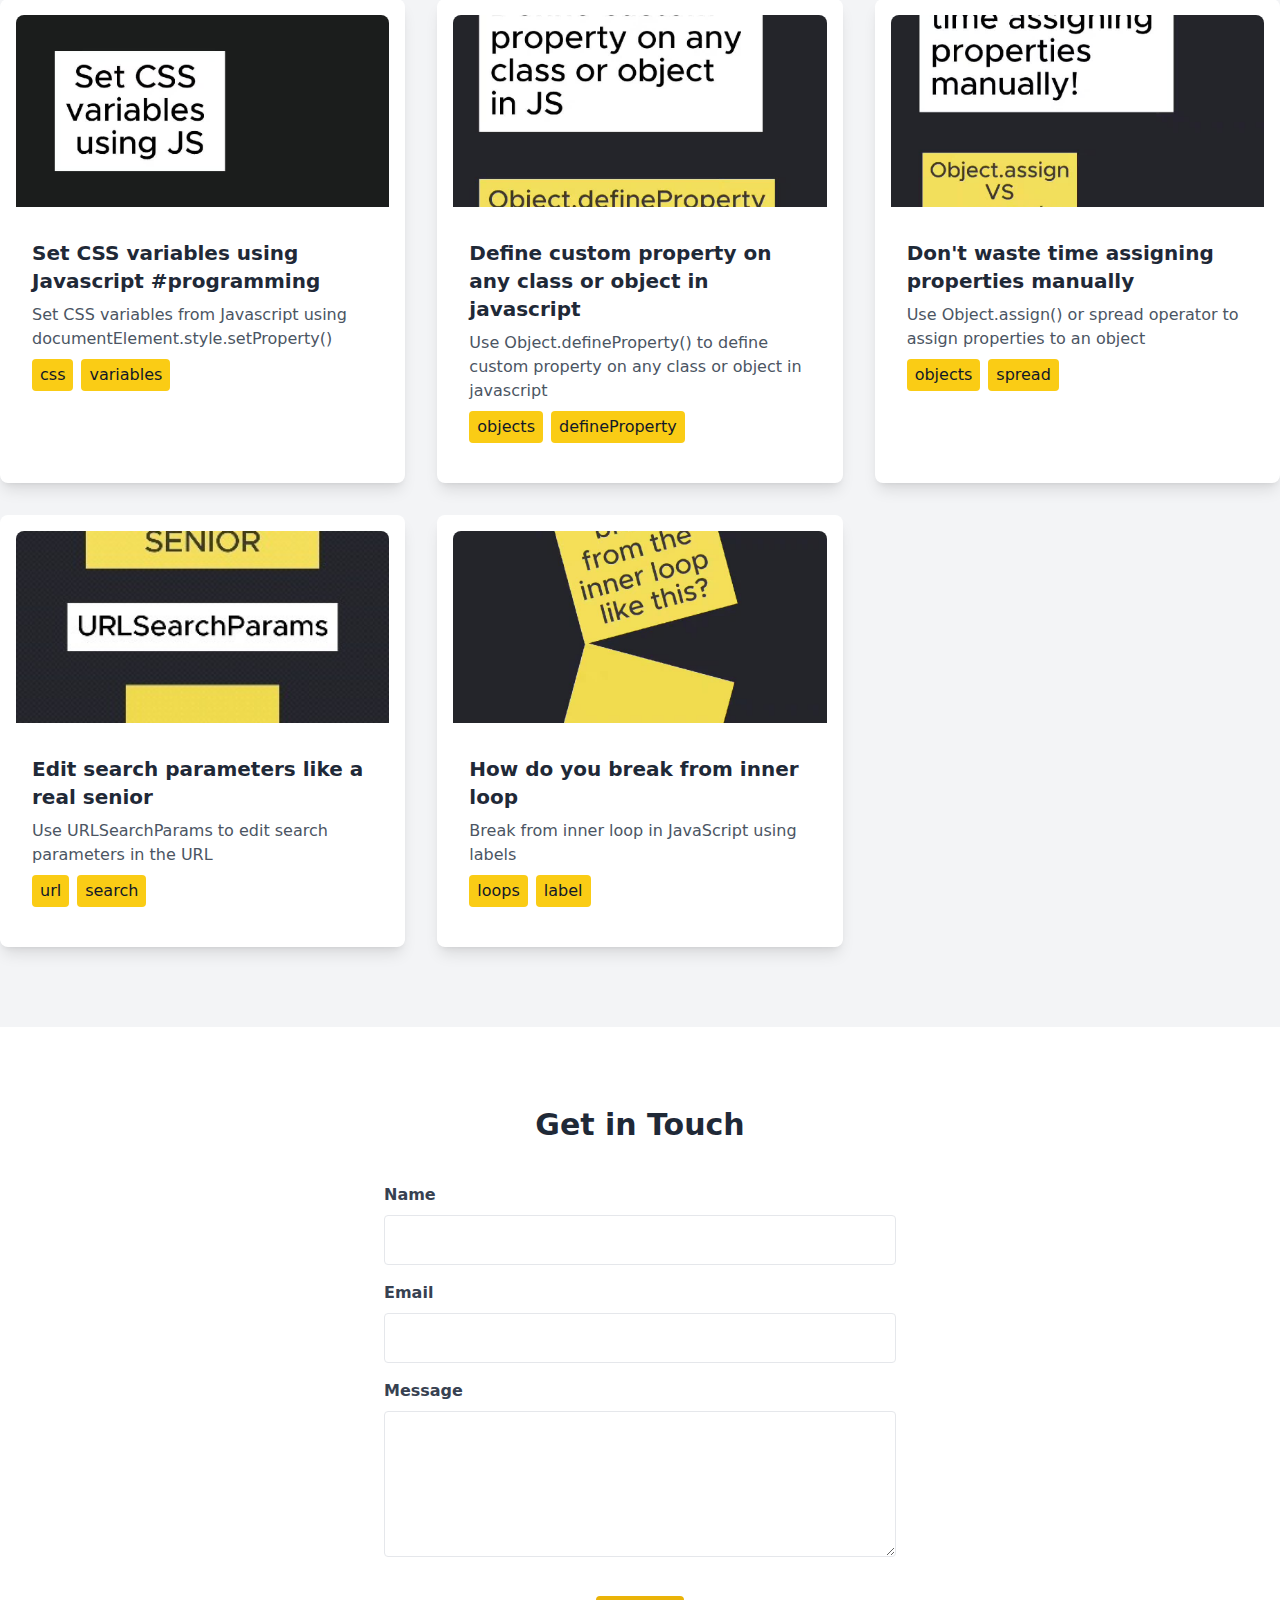
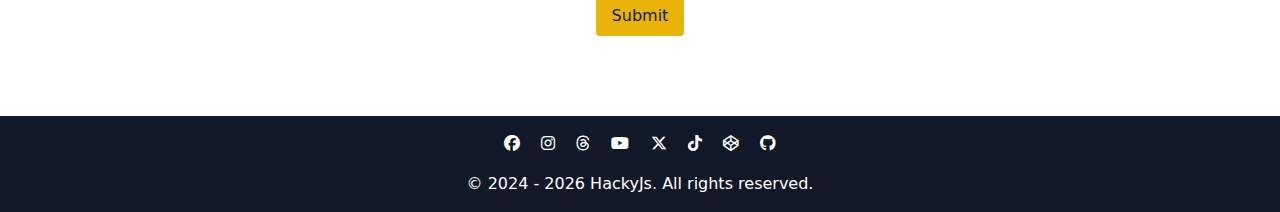
==== commit afee2ec9: "disable scroll on videos" ====
--- a/index.html
+++ b/index.html
@@ -66,16 +66,16 @@
           class="fab fa-facebook fa-2x"></i></a>
       <a target="_blank" href="https://www.instagram.com/hacky.js" class="text-yellow-400 hover:text-yellow-700"><i
           class="fab fa-instagram fa-2x"></i></a>
-      <a target="_blank" href="https://www.threads.net/@hacky.js" class="text-yellow-400 hover:text-yellow-700"><i
-          class="fab fa-threads fa-2x"></i></a>
+      <a target="_blank" href="https://www.tiktok.com/@hacky.js" class="text-yellow-400 hover:text-yellow-700"><i
+          class="fab fa-tiktok fa-2x"></i></a>
       <a target="_blank" href="https://www.youtube.com/@HackyJS" class="text-yellow-400 hover:text-yellow-700"><i
           class="fab fa-youtube fa-2x"></i></a>
     </div>
     <div class="flex gap-6 justify-center">
       <a target="_blank" href="https://x.com/pr0h0_me" class="text-yellow-400 hover:text-yellow-700"><i
           class="fab fa-x-twitter fa-2x"></i></a>
-      <a target="_blank" href="https://www.tiktok.com/@hacky.js" class="text-yellow-400 hover:text-yellow-700"><i
-          class="fab fa-tiktok fa-2x"></i></a>
+      <a target="_blank" href="https://www.threads.net/@hacky.js" class="text-yellow-400 hover:text-yellow-700"><i
+          class="fab fa-threads fa-2x"></i></a>
       <a target="_blank" href="https://codepen.io/pr0h0" class="text-yellow-400 hover:text-yellow-700"><i
           class="fab fa-codepen fa-2x"></i></a>
       <a target="_blank" href="https://github.com/pr0h0" class="text-yellow-400 hover:text-yellow-700"><i
@@ -84,7 +84,7 @@
   </div>
 
   <!-- Videos Section -->
-  <section id="videos" class="py-20 bg-gray-100 max-h-screen overflow-auto">
+  <section id="videos" class="py-20 bg-gray-100">
     <div class="container mx-auto">
       <h2 class="text-3xl font-bold text-center mb-10">Latest Videos</h2>
       <div id="video-container" class="grid grid-cols-1 md:grid-cols-2 lg:grid-cols-3 gap-8">
